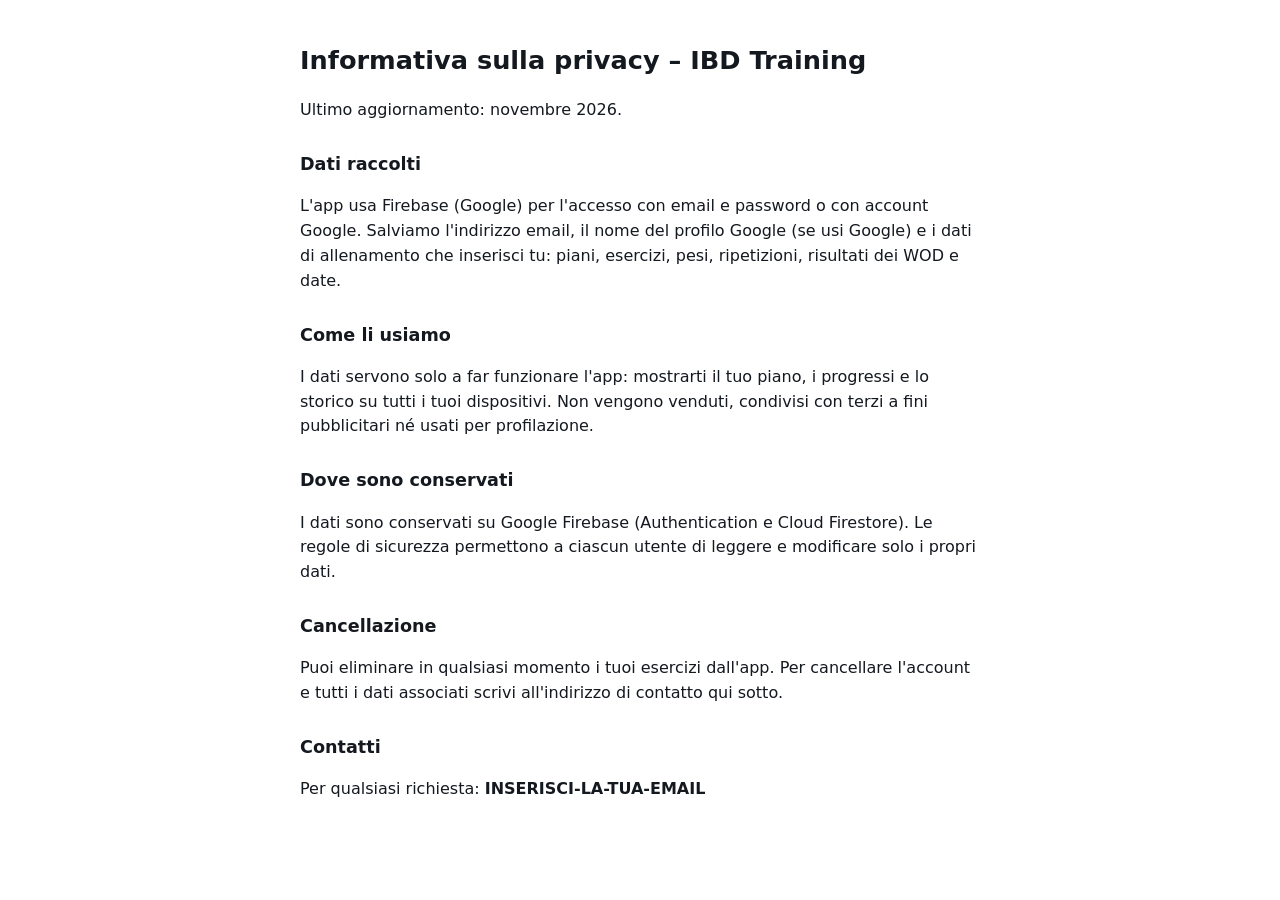
==== privacy.html @ c02fee94 "Add files via upload" ====
<!doctype html><html lang="it"><head><meta charset="utf-8"><meta name="viewport" content="width=device-width,initial-scale=1"><title>Privacy · IBD Training</title>
<style>body{font-family:system-ui,sans-serif;max-width:680px;margin:0 auto;padding:24px 18px;line-height:1.55;color:#14181f}h1{font-size:1.6rem}h2{font-size:1.1rem;margin-top:1.6em}</style></head><body>
<h1>Informativa sulla privacy – IBD Training</h1>
<p>Ultimo aggiornamento: novembre 2026.</p>
<h2>Dati raccolti</h2>
<p>L'app usa Firebase (Google) per l'accesso con email e password o con account Google. Salviamo l'indirizzo email, il nome del profilo Google (se usi Google) e i dati di allenamento che inserisci tu: piani, esercizi, pesi, ripetizioni, risultati dei WOD e date.</p>
<h2>Come li usiamo</h2>
<p>I dati servono solo a far funzionare l'app: mostrarti il tuo piano, i progressi e lo storico su tutti i tuoi dispositivi. Non vengono venduti, condivisi con terzi a fini pubblicitari né usati per profilazione.</p>
<h2>Dove sono conservati</h2>
<p>I dati sono conservati su Google Firebase (Authentication e Cloud Firestore). Le regole di sicurezza permettono a ciascun utente di leggere e modificare solo i propri dati.</p>
<h2>Cancellazione</h2>
<p>Puoi eliminare in qualsiasi momento i tuoi esercizi dall'app. Per cancellare l'account e tutti i dati associati scrivi all'indirizzo di contatto qui sotto.</p>
<h2>Contatti</h2>
<p>Per qualsiasi richiesta: <b>INSERISCI-LA-TUA-EMAIL</b></p>
</body></html>
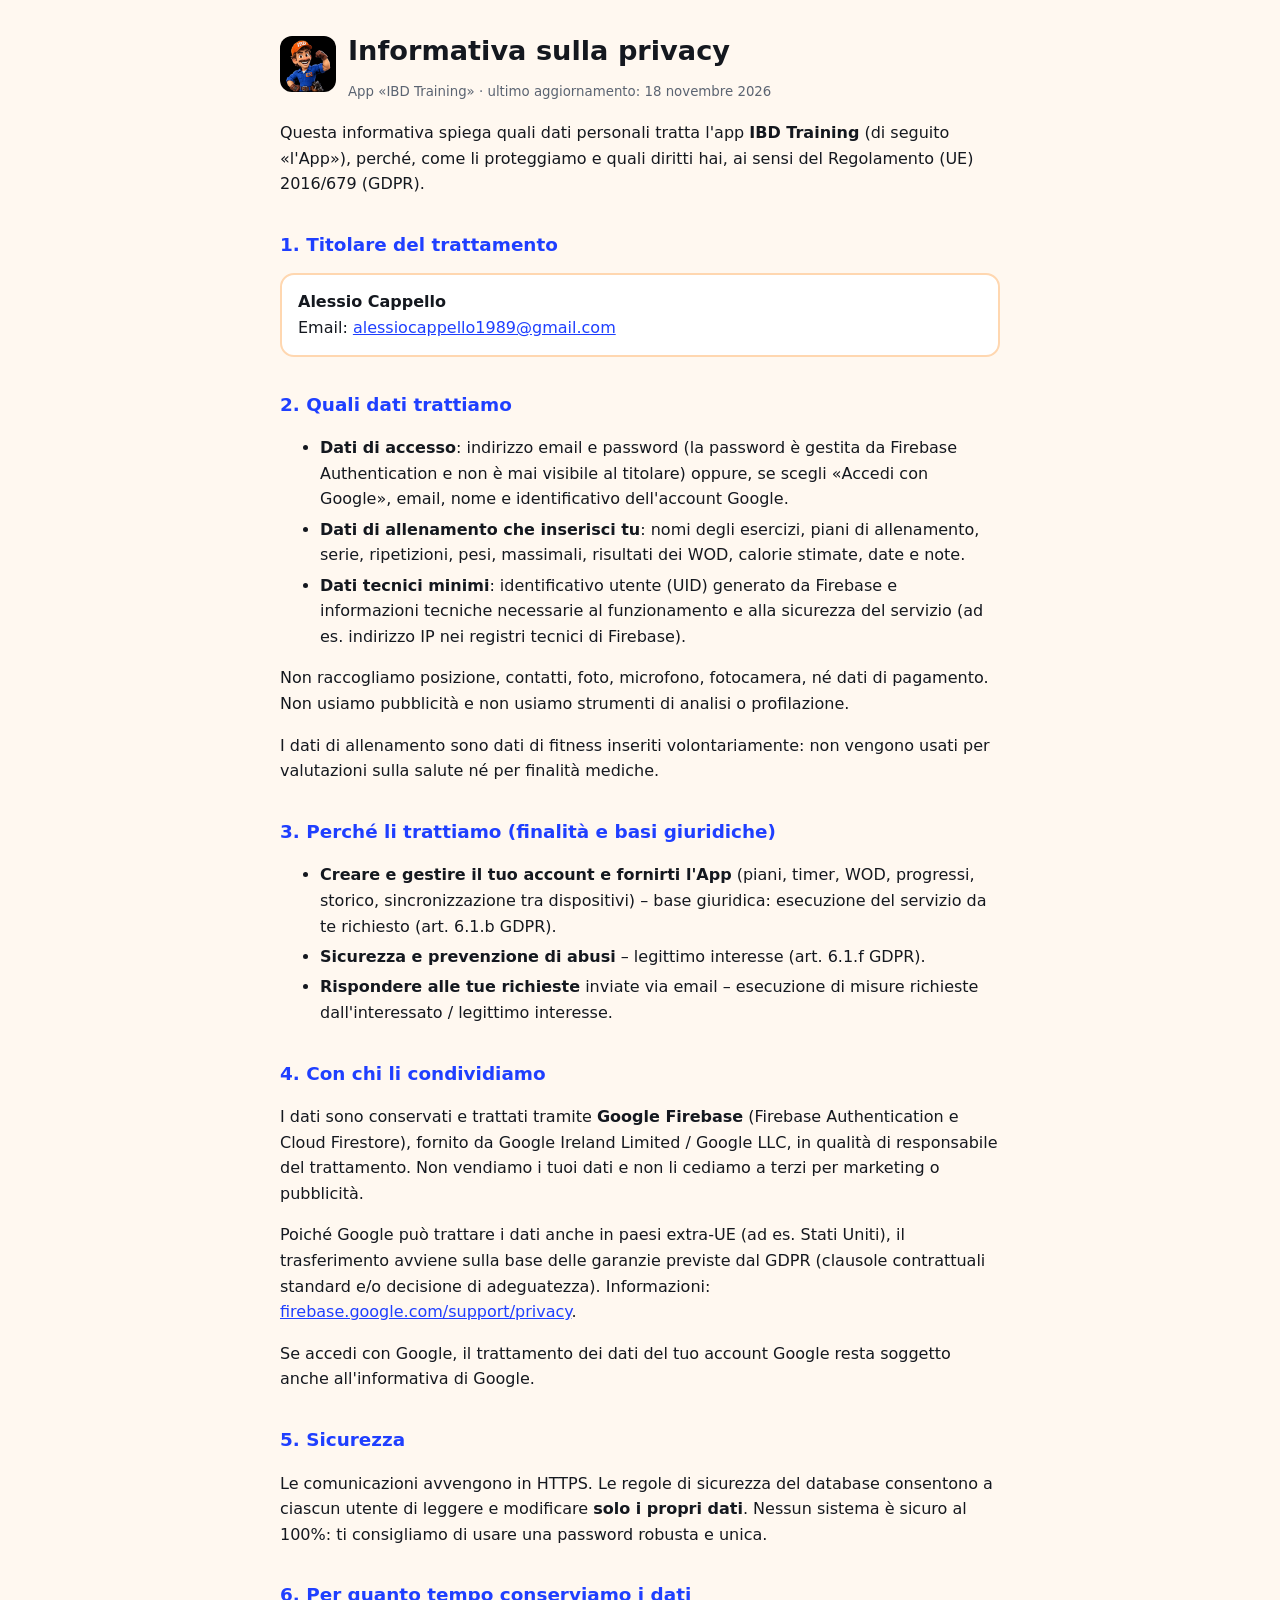
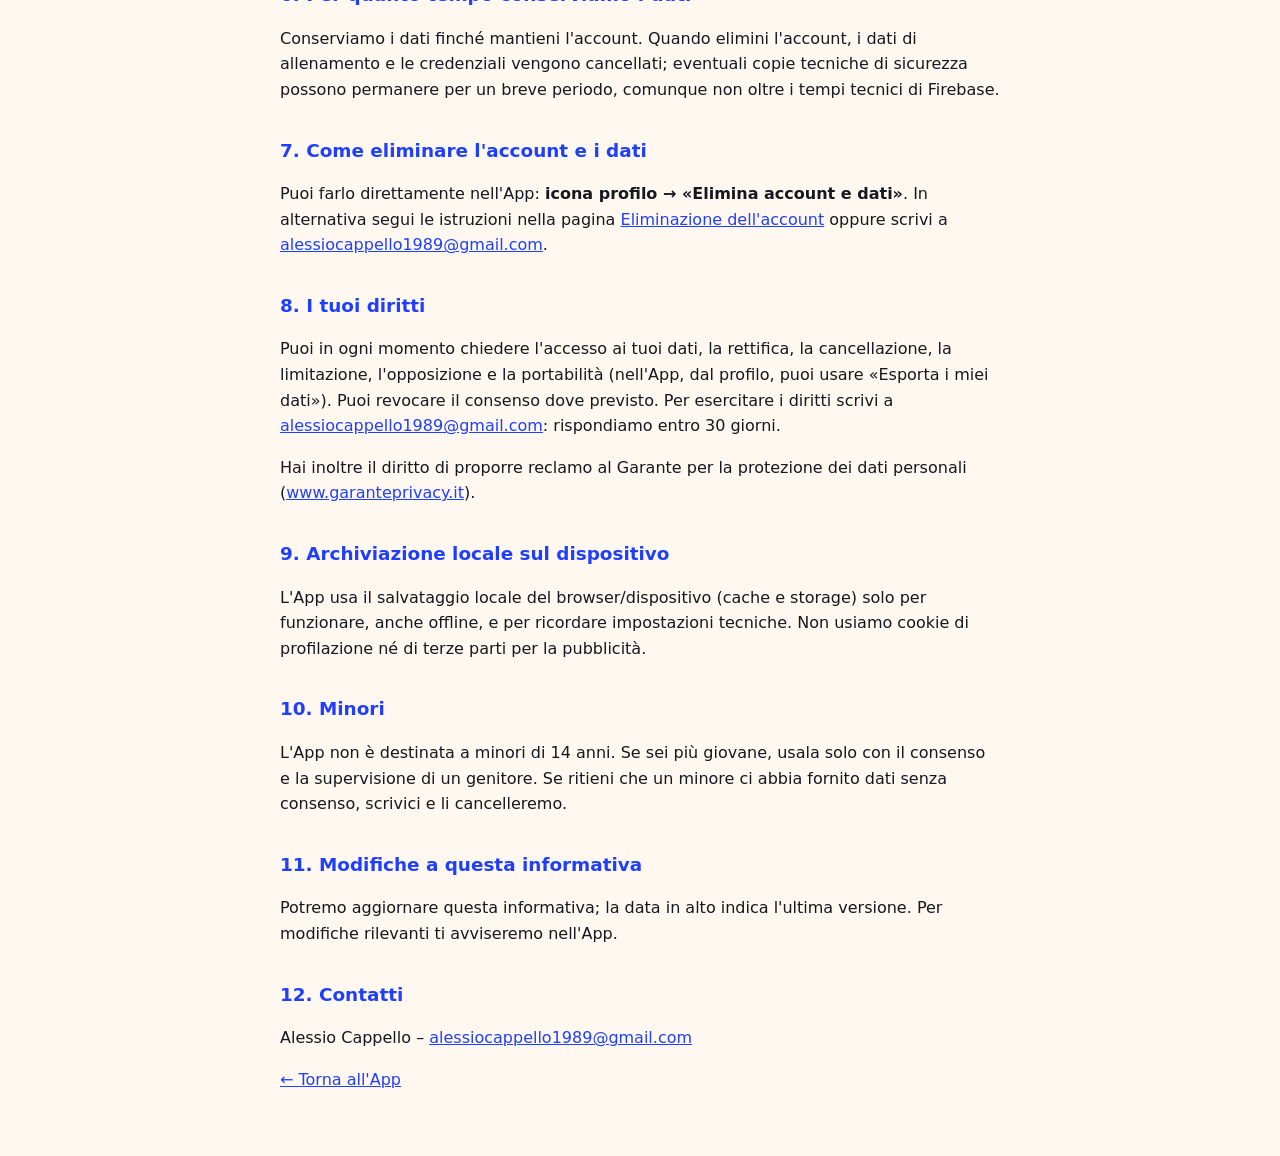
==== commit 2507b690: "Add files via upload" ====
--- a/privacy.html
+++ b/privacy.html
@@ -1,15 +1,57 @@
-<!doctype html><html lang="it"><head><meta charset="utf-8"><meta name="viewport" content="width=device-width,initial-scale=1"><title>Privacy · IBD Training</title>
-<style>body{font-family:system-ui,sans-serif;max-width:680px;margin:0 auto;padding:24px 18px;line-height:1.55;color:#14181f}h1{font-size:1.6rem}h2{font-size:1.1rem;margin-top:1.6em}</style></head><body>
-<h1>Informativa sulla privacy – IBD Training</h1>
-<p>Ultimo aggiornamento: novembre 2026.</p>
-<h2>Dati raccolti</h2>
-<p>L'app usa Firebase (Google) per l'accesso con email e password o con account Google. Salviamo l'indirizzo email, il nome del profilo Google (se usi Google) e i dati di allenamento che inserisci tu: piani, esercizi, pesi, ripetizioni, risultati dei WOD e date.</p>
-<h2>Come li usiamo</h2>
-<p>I dati servono solo a far funzionare l'app: mostrarti il tuo piano, i progressi e lo storico su tutti i tuoi dispositivi. Non vengono venduti, condivisi con terzi a fini pubblicitari né usati per profilazione.</p>
-<h2>Dove sono conservati</h2>
-<p>I dati sono conservati su Google Firebase (Authentication e Cloud Firestore). Le regole di sicurezza permettono a ciascun utente di leggere e modificare solo i propri dati.</p>
-<h2>Cancellazione</h2>
-<p>Puoi eliminare in qualsiasi momento i tuoi esercizi dall'app. Per cancellare l'account e tutti i dati associati scrivi all'indirizzo di contatto qui sotto.</p>
-<h2>Contatti</h2>
-<p>Per qualsiasi richiesta: <b>INSERISCI-LA-TUA-EMAIL</b></p>
+<!doctype html>
+<html lang="it"><head><meta charset="utf-8"><meta name="viewport" content="width=device-width,initial-scale=1"><title>Informativa sulla privacy · IBD Training</title><meta name="robots" content="index,follow">
+<style>:root{color-scheme:light}body{font-family:system-ui,-apple-system,Segoe UI,Roboto,sans-serif;max-width:720px;margin:0 auto;padding:24px 18px 48px;line-height:1.6;color:#14181f;background:#fff8f0}h1{font-size:1.7rem;margin:.2em 0}h2{font-size:1.15rem;margin:1.8em 0 .4em;color:#1f3fff}a{color:#1f3fff}li{margin:.3em 0}.box{background:#fff;border:2px solid #ffd7b0;border-radius:14px;padding:14px 16px;margin:14px 0}.top{display:flex;align-items:center;gap:12px}.top img{width:56px;height:56px;border-radius:12px}small{color:#5b6472}</style></head><body>
+<div class="top"><img src="icon-192-any.png" alt="IBD Training"><div><h1>Informativa sulla privacy</h1><small>App «IBD Training» · ultimo aggiornamento: 18 novembre 2026</small></div></div>
+
+<p>Questa informativa spiega quali dati personali tratta l'app <b>IBD Training</b> (di seguito «l'App»), perché, come li proteggiamo e quali diritti hai, ai sensi del Regolamento (UE) 2016/679 (GDPR).</p>
+
+<h2>1. Titolare del trattamento</h2>
+<div class="box"><b>Alessio Cappello</b><br>Email: <a href="mailto:alessiocappello1989@gmail.com">alessiocappello1989@gmail.com</a></div>
+
+<h2>2. Quali dati trattiamo</h2>
+<ul>
+<li><b>Dati di accesso</b>: indirizzo email e password (la password è gestita da Firebase Authentication e non è mai visibile al titolare) oppure, se scegli «Accedi con Google», email, nome e identificativo dell'account Google.</li>
+<li><b>Dati di allenamento che inserisci tu</b>: nomi degli esercizi, piani di allenamento, serie, ripetizioni, pesi, massimali, risultati dei WOD, calorie stimate, date e note.</li>
+<li><b>Dati tecnici minimi</b>: identificativo utente (UID) generato da Firebase e informazioni tecniche necessarie al funzionamento e alla sicurezza del servizio (ad es. indirizzo IP nei registri tecnici di Firebase).</li>
+</ul>
+<p>Non raccogliamo posizione, contatti, foto, microfono, fotocamera, né dati di pagamento. Non usiamo pubblicità e non usiamo strumenti di analisi o profilazione.</p>
+<p>I dati di allenamento sono dati di fitness inseriti volontariamente: non vengono usati per valutazioni sulla salute né per finalità mediche.</p>
+
+<h2>3. Perché li trattiamo (finalità e basi giuridiche)</h2>
+<ul>
+<li><b>Creare e gestire il tuo account e fornirti l'App</b> (piani, timer, WOD, progressi, storico, sincronizzazione tra dispositivi) – base giuridica: esecuzione del servizio da te richiesto (art. 6.1.b GDPR).</li>
+<li><b>Sicurezza e prevenzione di abusi</b> – legittimo interesse (art. 6.1.f GDPR).</li>
+<li><b>Rispondere alle tue richieste</b> inviate via email – esecuzione di misure richieste dall'interessato / legittimo interesse.</li>
+</ul>
+
+<h2>4. Con chi li condividiamo</h2>
+<p>I dati sono conservati e trattati tramite <b>Google Firebase</b> (Firebase Authentication e Cloud Firestore), fornito da Google Ireland Limited / Google LLC, in qualità di responsabile del trattamento. Non vendiamo i tuoi dati e non li cediamo a terzi per marketing o pubblicità.</p>
+<p>Poiché Google può trattare i dati anche in paesi extra-UE (ad es. Stati Uniti), il trasferimento avviene sulla base delle garanzie previste dal GDPR (clausole contrattuali standard e/o decisione di adeguatezza). Informazioni: <a href="https://firebase.google.com/support/privacy" rel="noopener">firebase.google.com/support/privacy</a>.</p>
+<p>Se accedi con Google, il trattamento dei dati del tuo account Google resta soggetto anche all'informativa di Google.</p>
+
+<h2>5. Sicurezza</h2>
+<p>Le comunicazioni avvengono in HTTPS. Le regole di sicurezza del database consentono a ciascun utente di leggere e modificare <b>solo i propri dati</b>. Nessun sistema è sicuro al 100%: ti consigliamo di usare una password robusta e unica.</p>
+
+<h2>6. Per quanto tempo conserviamo i dati</h2>
+<p>Conserviamo i dati finché mantieni l'account. Quando elimini l'account, i dati di allenamento e le credenziali vengono cancellati; eventuali copie tecniche di sicurezza possono permanere per un breve periodo, comunque non oltre i tempi tecnici di Firebase.</p>
+
+<h2>7. Come eliminare l'account e i dati</h2>
+<p>Puoi farlo direttamente nell'App: <b>icona profilo → «Elimina account e dati»</b>. In alternativa segui le istruzioni nella pagina <a href="elimina-account.html">Eliminazione dell'account</a> oppure scrivi a <a href="mailto:alessiocappello1989@gmail.com">alessiocappello1989@gmail.com</a>.</p>
+
+<h2>8. I tuoi diritti</h2>
+<p>Puoi in ogni momento chiedere l'accesso ai tuoi dati, la rettifica, la cancellazione, la limitazione, l'opposizione e la portabilità (nell'App, dal profilo, puoi usare «Esporta i miei dati»). Puoi revocare il consenso dove previsto. Per esercitare i diritti scrivi a <a href="mailto:alessiocappello1989@gmail.com">alessiocappello1989@gmail.com</a>: rispondiamo entro 30 giorni.</p>
+<p>Hai inoltre il diritto di proporre reclamo al Garante per la protezione dei dati personali (<a href="https://www.garanteprivacy.it" rel="noopener">www.garanteprivacy.it</a>).</p>
+
+<h2>9. Archiviazione locale sul dispositivo</h2>
+<p>L'App usa il salvataggio locale del browser/dispositivo (cache e storage) solo per funzionare, anche offline, e per ricordare impostazioni tecniche. Non usiamo cookie di profilazione né di terze parti per la pubblicità.</p>
+
+<h2>10. Minori</h2>
+<p>L'App non è destinata a minori di 14 anni. Se sei più giovane, usala solo con il consenso e la supervisione di un genitore. Se ritieni che un minore ci abbia fornito dati senza consenso, scrivici e li cancelleremo.</p>
+
+<h2>11. Modifiche a questa informativa</h2>
+<p>Potremo aggiornare questa informativa; la data in alto indica l'ultima versione. Per modifiche rilevanti ti avviseremo nell'App.</p>
+
+<h2>12. Contatti</h2>
+<p>Alessio Cappello – <a href="mailto:alessiocappello1989@gmail.com">alessiocappello1989@gmail.com</a></p>
+<p><a href="./">← Torna all'App</a></p>
 </body></html>
